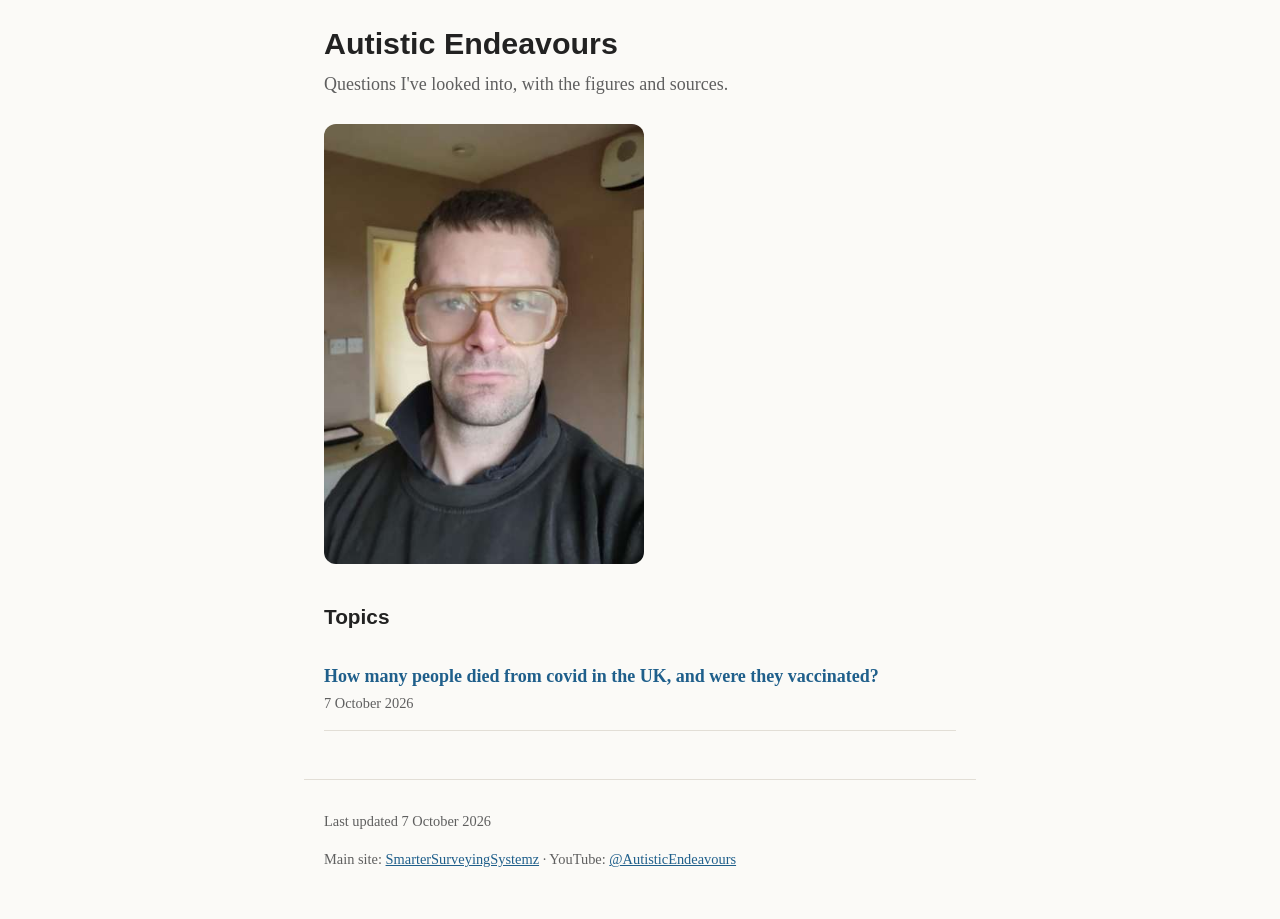
==== index.html @ 8ab37704 "Add Autistic Endeavours site" ====
<!DOCTYPE html>
<html lang="en-GB">
<head>
  <meta charset="utf-8">
  <meta name="viewport" content="width=device-width, initial-scale=1">
  <title>Autistic Endeavours</title><!-- SITE TITLE (1 of 2 on this page) -->
  <meta name="description" content="Questions I've looked into, with the figures and sources.">
  <link rel="stylesheet" href="style.css">
</head>
<body>
  <main>
    <h1 class="site-title">Autistic Endeavours</h1><!-- SITE TITLE (2 of 2 on this page) -->
    <p class="intro">Questions I've looked into, with the figures and sources.</p>

    <section class="about" aria-label="About">
      <figure class="about-photo">
        <img src="images/me-glasses.svg" alt="Matthew" width="400" height="550">
      </figure>
    </section>

    <h2>Topics</h2>
    <ul class="topics">
      <li>
        <a href="covid-deaths.html">How many people died from covid in the UK, and were they vaccinated?</a>
        <span class="date">7 October 2026</span>
      </li>
    </ul>
  </main>
  <footer>
    <p>Last updated 7 October 2026</p>
    <p class="main-site">Main site: <a href="https://www.smartersurveyingsystemz.com">SmarterSurveyingSystemz</a> &middot; YouTube: <a href="https://www.youtube.com/@autisticendeavours">@AutisticEndeavours</a></p>
  </footer>
</body>
</html>
---- style.css ----
:root {
  --bg: #fbfaf7;
  --text: #222;
  --muted: #5f5f5f;
  --accent: #1f5f8b;
  --rule: #e2ded6;
  --box: #f1eee7;
}
* { box-sizing: border-box; }
html { -webkit-text-size-adjust: 100%; }
body {
  margin: 0;
  background: var(--bg);
  color: var(--text);
  font-family: Georgia, "Iowan Old Style", "Times New Roman", serif;
  font-size: 1.125rem;
  line-height: 1.65;
}
main, header.site, footer {
  max-width: 42rem;
  margin: 0 auto;
  padding: 0 1.25rem;
}
header.site {
  padding-top: 1.5rem;
  padding-bottom: 0.5rem;
  border-bottom: 1px solid var(--rule);
  font-family: -apple-system, BlinkMacSystemFont, "Segoe UI", Roboto, Helvetica, Arial, sans-serif;
  font-size: 0.95rem;
}
header.site a { color: var(--muted); text-decoration: none; font-weight: 600; }
header.site a:hover { color: var(--accent); }
h1, h2, h3 {
  font-family: -apple-system, BlinkMacSystemFont, "Segoe UI", Roboto, Helvetica, Arial, sans-serif;
  line-height: 1.25;
}
h1 { font-size: 1.9rem; margin: 1.5rem 0 0.5rem; }
h2 { font-size: 1.3rem; margin-top: 2.25rem; padding-top: 0.25rem; }
a { color: var(--accent); }
a:hover { text-decoration-thickness: 2px; }
.intro { color: var(--muted); margin-top: 0; }
.meta { color: var(--muted); font-size: 0.95rem; margin-top: 0; }
.answer {
  background: var(--box);
  border-left: 4px solid var(--accent);
  padding: 0.9rem 1.1rem;
  border-radius: 4px;
}
.answer p:first-child { margin-top: 0; }
.answer p:last-child { margin-bottom: 0; }
ul.topics { list-style: none; padding: 0; }
ul.topics li { padding: 0.9rem 0; border-bottom: 1px solid var(--rule); }
ul.topics a { font-weight: 600; text-decoration: none; }
ul.topics a:hover { text-decoration: underline; }
ul.topics .date { display: block; color: var(--muted); font-size: 0.9rem; }
.table-wrap { overflow-x: auto; }
table { border-collapse: collapse; width: 100%; font-size: 1rem; margin: 1rem 0; }
th, td { text-align: left; padding: 0.5rem 0.6rem; border-bottom: 1px solid var(--rule); vertical-align: top; }
th { font-family: -apple-system, BlinkMacSystemFont, "Segoe UI", Roboto, Helvetica, Arial, sans-serif; font-size: 0.9rem; }
td.num { text-align: right; white-space: nowrap; font-variant-numeric: tabular-nums; }
ol.sources li, ul li { margin-bottom: 0.5rem; }
ol.sources { word-break: break-word; font-size: 1rem; }
footer {
  margin-top: 3rem;
  padding-top: 1rem;
  padding-bottom: 2rem;
  border-top: 1px solid var(--rule);
  color: var(--muted);
  font-size: 0.9rem;
}
.about {
  display: flex;
  flex-wrap: wrap;
  gap: 1rem;
  margin: 1.5rem 0 0.5rem;
}
.about-photo {
  margin: 0;
  flex: 0 1 320px;
  max-width: 320px;
}
.about-photo img {
  display: block;
  width: 100%;
  height: auto;
  border-radius: 12px;
}
@media (max-width: 480px) {
  .about { flex-direction: column; }
  .about-photo { flex: none; width: 100%; }
  body { font-size: 1.05rem; }
  h1 { font-size: 1.55rem; }
}
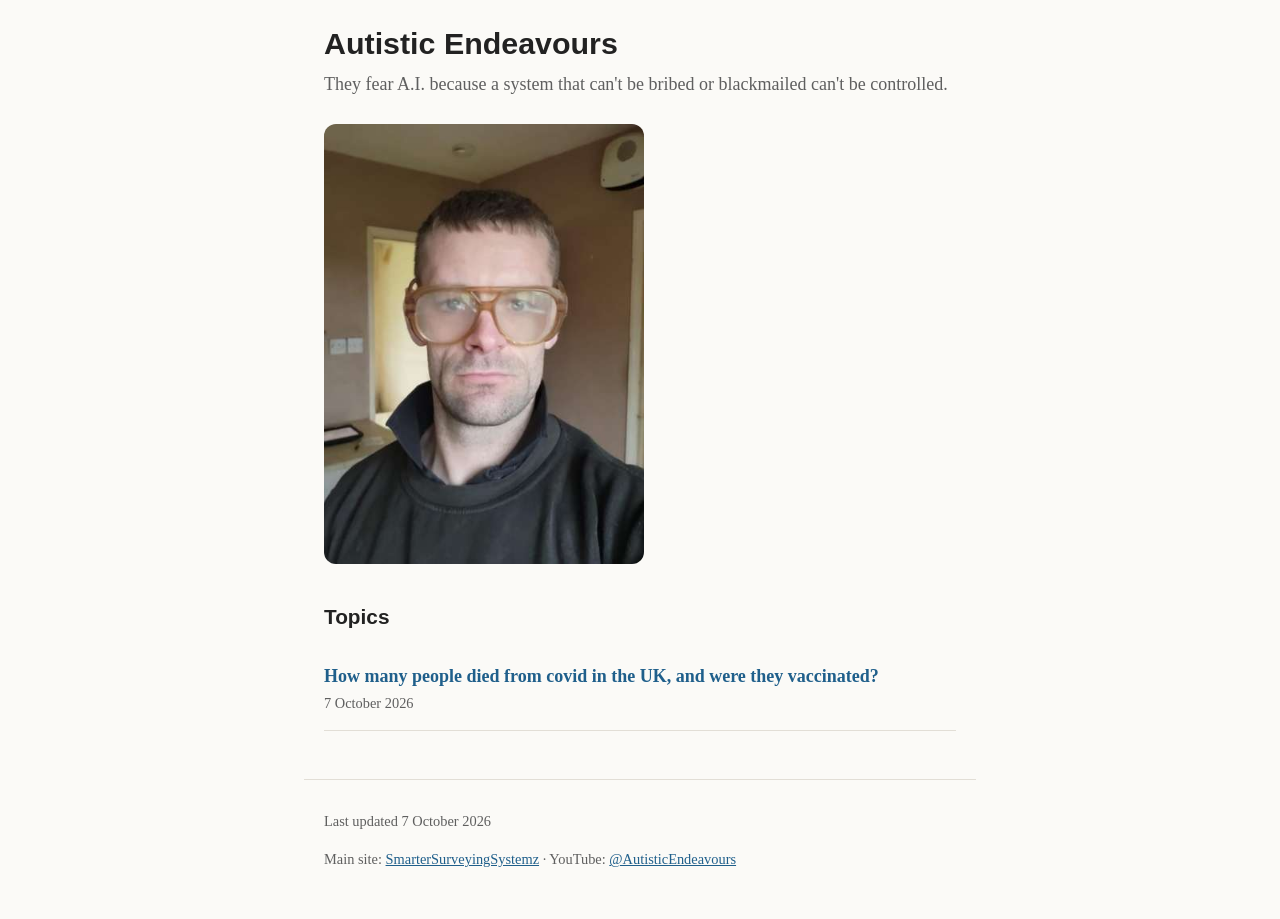
==== commit c1d018bc: "Update homepage tagline" ====
--- a/index.html
+++ b/index.html
@@ -4,13 +4,13 @@
   <meta charset="utf-8">
   <meta name="viewport" content="width=device-width, initial-scale=1">
   <title>Autistic Endeavours</title><!-- SITE TITLE (1 of 2 on this page) -->
-  <meta name="description" content="Questions I've looked into, with the figures and sources.">
+  <meta name="description" content="They fear A.I. because a system that can't be bribed or blackmailed can't be controlled.">
   <link rel="stylesheet" href="style.css">
 </head>
 <body>
   <main>
     <h1 class="site-title">Autistic Endeavours</h1><!-- SITE TITLE (2 of 2 on this page) -->
-    <p class="intro">Questions I've looked into, with the figures and sources.</p>
+    <p class="intro">They fear A.I. because a system that can't be bribed or blackmailed can't be controlled.</p>
 
     <section class="about" aria-label="About">
       <figure class="about-photo">
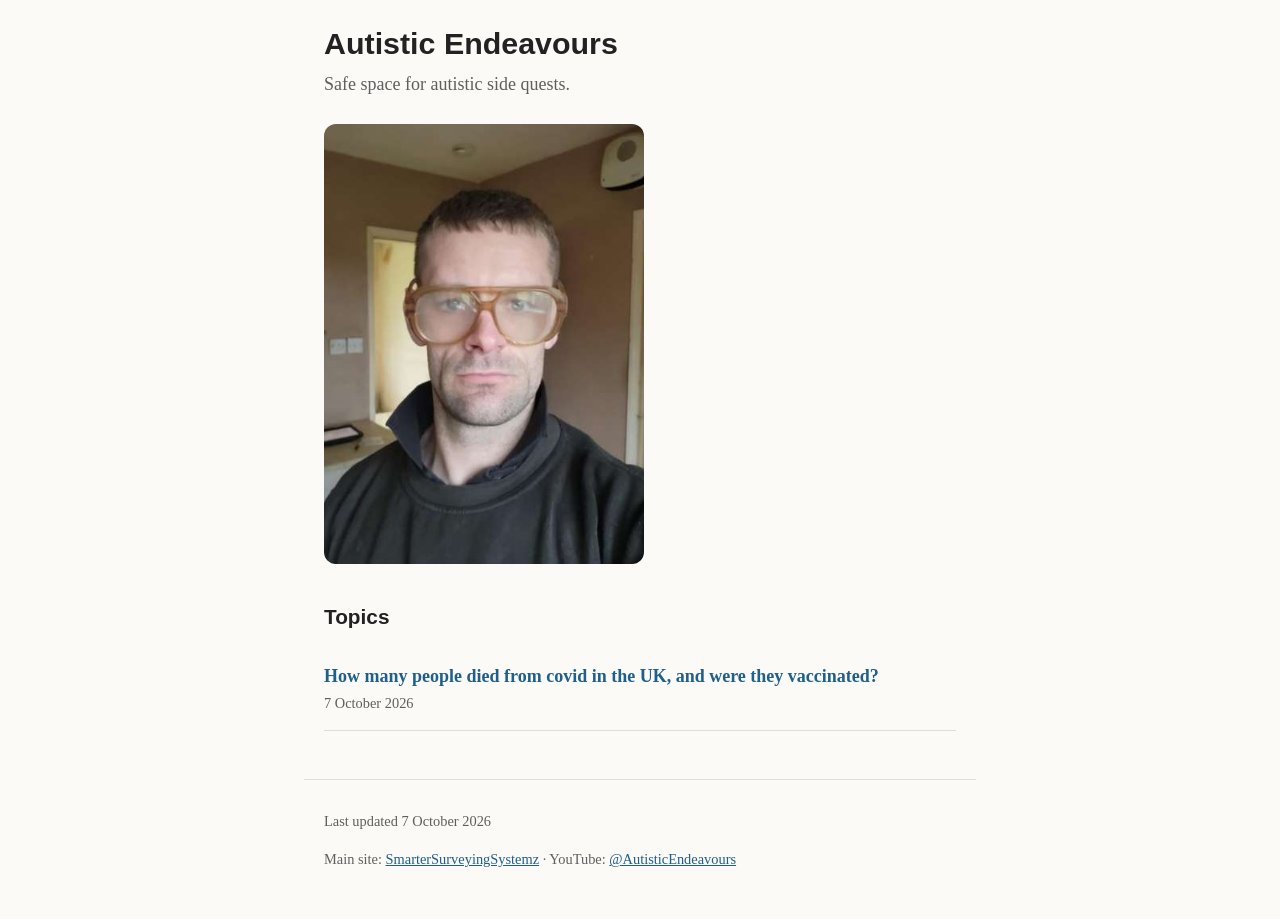
==== commit eaa48954: "Update homepage tagline" ====
--- a/index.html
+++ b/index.html
@@ -4,13 +4,13 @@
   <meta charset="utf-8">
   <meta name="viewport" content="width=device-width, initial-scale=1">
   <title>Autistic Endeavours</title><!-- SITE TITLE (1 of 2 on this page) -->
-  <meta name="description" content="They fear A.I. because a system that can't be bribed or blackmailed can't be controlled.">
+  <meta name="description" content="Safe space for autistic side quests.">
   <link rel="stylesheet" href="style.css">
 </head>
 <body>
   <main>
     <h1 class="site-title">Autistic Endeavours</h1><!-- SITE TITLE (2 of 2 on this page) -->
-    <p class="intro">They fear A.I. because a system that can't be bribed or blackmailed can't be controlled.</p>
+    <p class="intro">Safe space for autistic side quests.</p>
 
     <section class="about" aria-label="About">
       <figure class="about-photo">
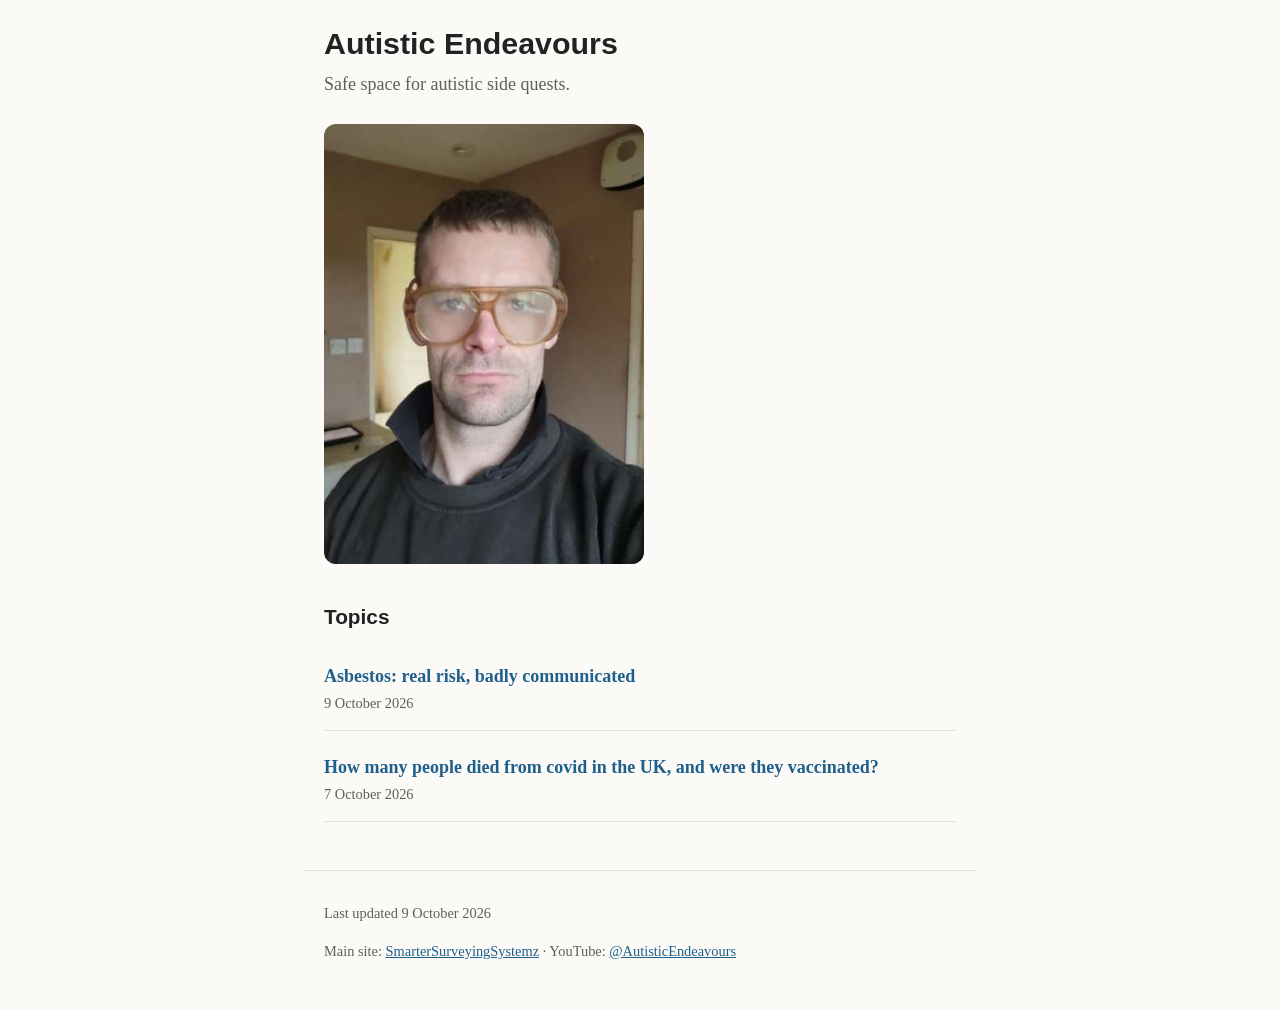
==== commit 606db080: "Add asbestos page" ====
--- a/index.html
+++ b/index.html
@@ -21,13 +21,17 @@
     <h2>Topics</h2>
     <ul class="topics">
       <li>
+        <a href="asbestos.html">Asbestos: real risk, badly communicated</a>
+        <span class="date">9 October 2026</span>
+      </li>
+      <li>
         <a href="covid-deaths.html">How many people died from covid in the UK, and were they vaccinated?</a>
         <span class="date">7 October 2026</span>
       </li>
     </ul>
   </main>
   <footer>
-    <p>Last updated 7 October 2026</p>
+    <p>Last updated 9 October 2026</p>
     <p class="main-site">Main site: <a href="https://www.smartersurveyingsystemz.com">SmarterSurveyingSystemz</a> &middot; YouTube: <a href="https://www.youtube.com/@autisticendeavours">@AutisticEndeavours</a></p>
   </footer>
 </body>
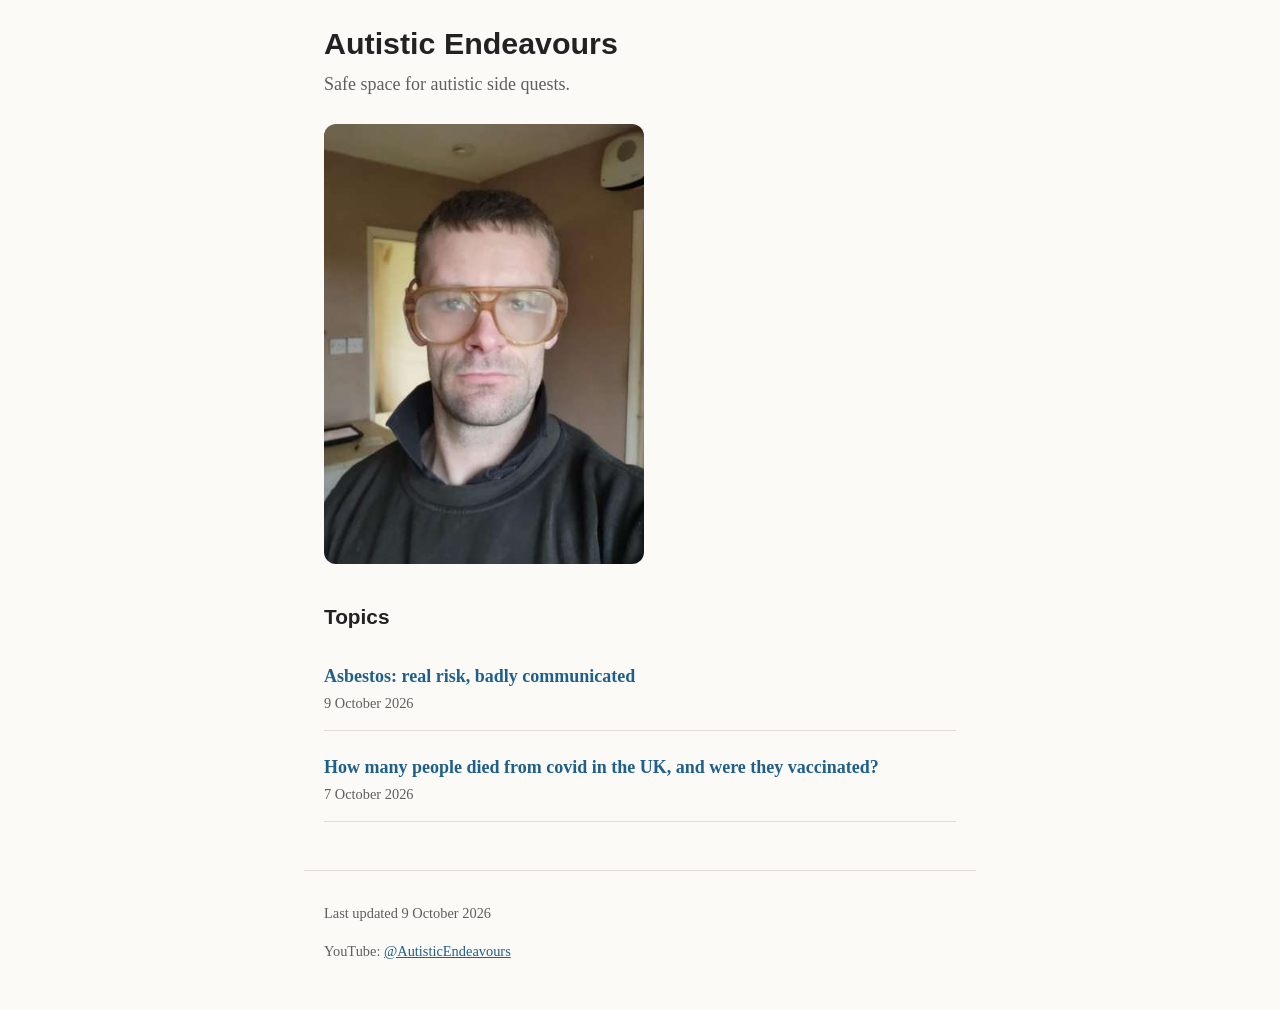
==== commit d49819bc: "Remove SSSZ link from footer" ====
--- a/index.html
+++ b/index.html
@@ -32,7 +32,7 @@
   </main>
   <footer>
     <p>Last updated 9 October 2026</p>
-    <p class="main-site">Main site: <a href="https://www.smartersurveyingsystemz.com">SmarterSurveyingSystemz</a> &middot; YouTube: <a href="https://www.youtube.com/@autisticendeavours">@AutisticEndeavours</a></p>
+    <p class="main-site">YouTube: <a href="https://www.youtube.com/@autisticendeavours">@AutisticEndeavours</a></p>
   </footer>
 </body>
 </html>
